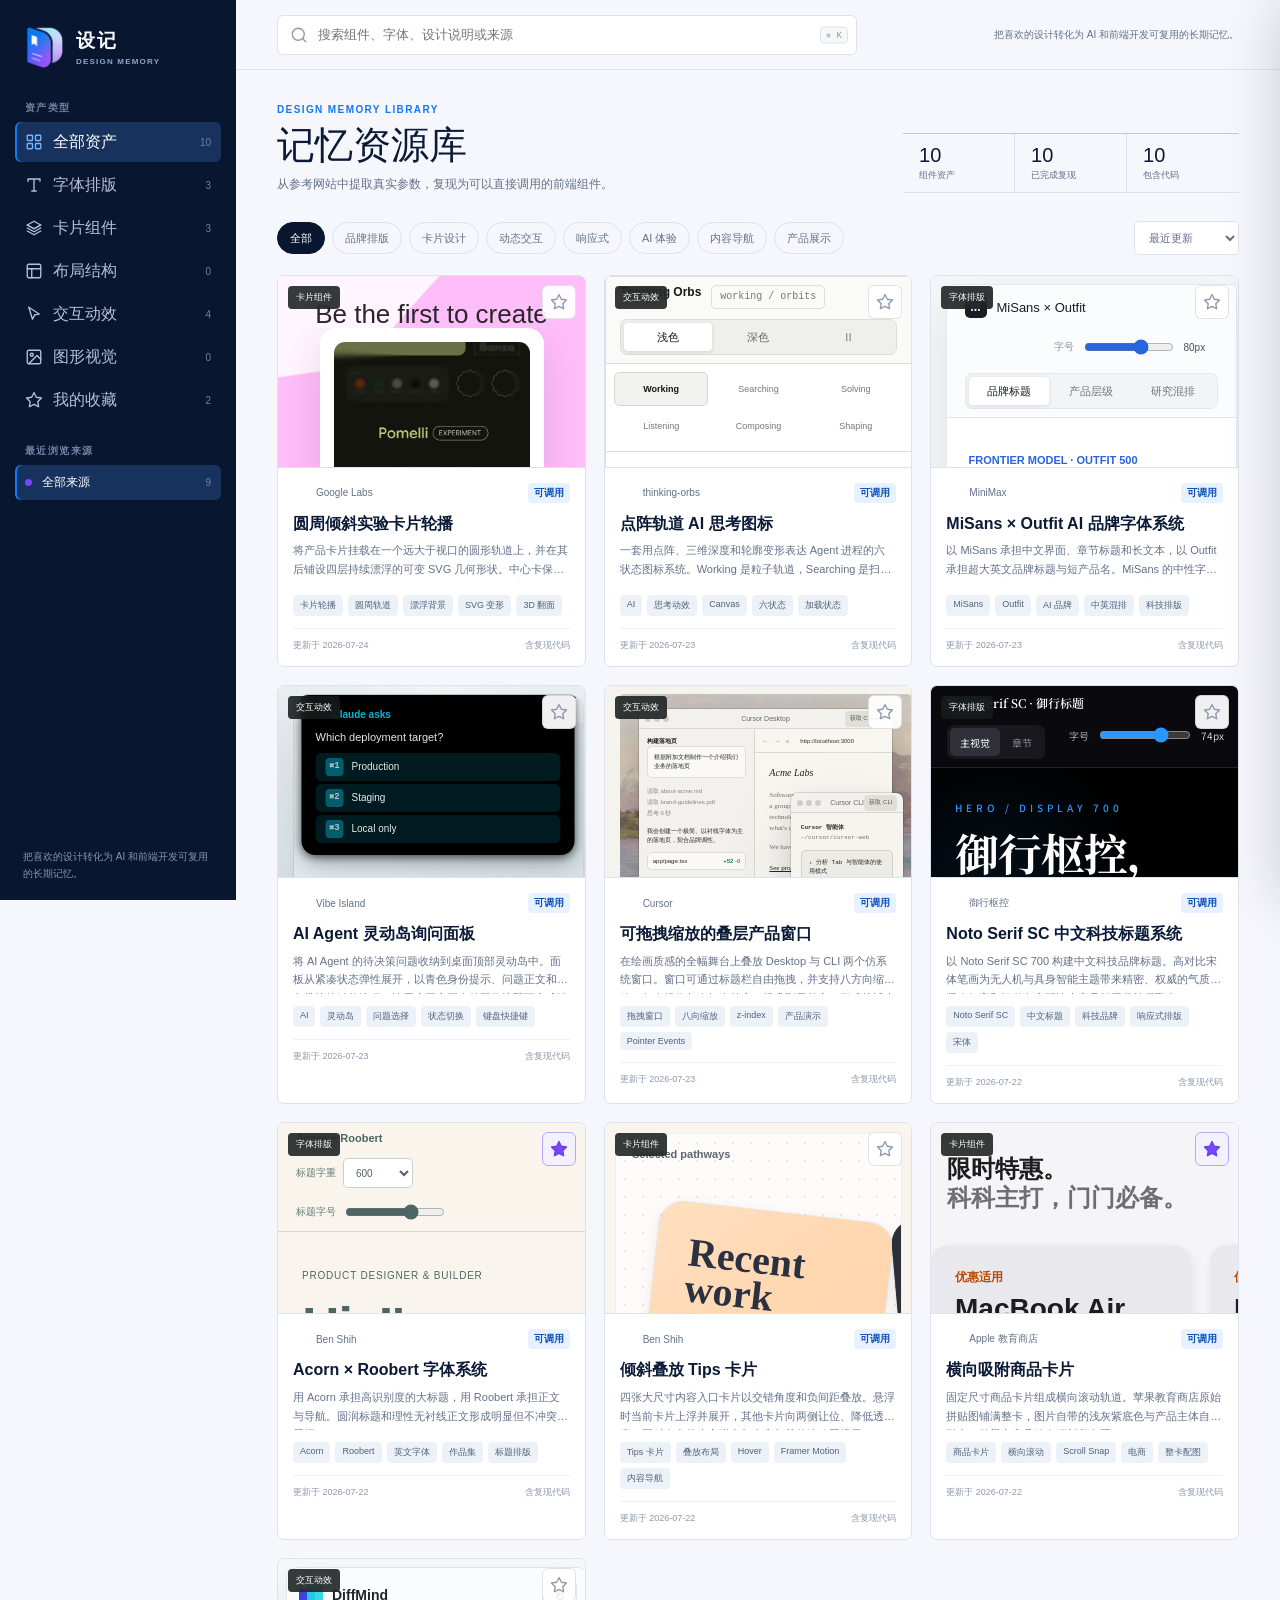
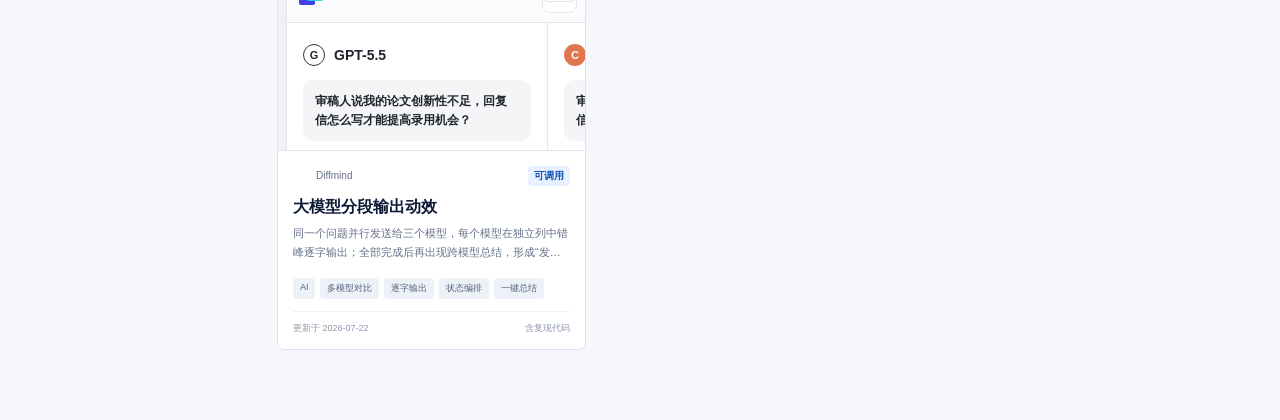
==== index.html @ c1ecf6b6 "chore: record current design memory version" ====
<!doctype html>
<html lang="zh-CN">
<head>
  <meta charset="UTF-8">
  <meta name="viewport" content="width=device-width, initial-scale=1.0">
  <meta name="description" content="把喜欢的设计转化为 AI 和前端开发可复用的长期记忆。">
  <title>设记 Design Memory · 设计资源库</title>
  <link rel="icon" type="image/png" href="./assets/brand/sheji-design-memory-symbol.png">
  <link rel="stylesheet" href="./styles.css?v=misans-outfit-v1">
</head>
<body>
  <svg width="0" height="0" aria-hidden="true" class="icon-sprite">
    <symbol id="i-grid" viewBox="0 0 24 24"><rect width="7" height="7" x="3" y="3" rx="1"/><rect width="7" height="7" x="14" y="3" rx="1"/><rect width="7" height="7" x="14" y="14" rx="1"/><rect width="7" height="7" x="3" y="14" rx="1"/></symbol>
    <symbol id="i-type" viewBox="0 0 24 24"><path d="M4 7V4h16v3M9 20h6M12 4v16"/></symbol>
    <symbol id="i-box" viewBox="0 0 24 24"><path d="m21 8-9-5-9 5 9 5 9-5Z"/><path d="m3 8 9 5 9-5M3 12l9 5 9-5M3 16l9 5 9-5"/></symbol>
    <symbol id="i-layout" viewBox="0 0 24 24"><rect width="18" height="18" x="3" y="3" rx="2"/><path d="M3 9h18M9 21V9"/></symbol>
    <symbol id="i-mouse" viewBox="0 0 24 24"><path d="m5 3 14 9-6 1-3 6-5-16Z"/></symbol>
    <symbol id="i-image" viewBox="0 0 24 24"><rect width="18" height="18" x="3" y="3" rx="2"/><circle cx="9" cy="9" r="2"/><path d="m21 15-5-5L5 21"/></symbol>
    <symbol id="i-search" viewBox="0 0 24 24"><circle cx="11" cy="11" r="8"/><path d="m21 21-4.3-4.3"/></symbol>
    <symbol id="i-star" viewBox="0 0 24 24"><path d="m12 2 3.1 6.3 6.9 1-5 4.9 1.2 6.8-6.2-3.2L5.8 21 7 14.2 2 9.3l6.9-1L12 2Z"/></symbol>
    <symbol id="i-external" viewBox="0 0 24 24"><path d="M15 3h6v6M10 14 21 3M18 13v6a2 2 0 0 1-2 2H5a2 2 0 0 1-2-2V8a2 2 0 0 1 2-2h6"/></symbol>
    <symbol id="i-x" viewBox="0 0 24 24"><path d="M18 6 6 18M6 6l12 12"/></symbol>
    <symbol id="i-copy" viewBox="0 0 24 24"><rect width="14" height="14" x="8" y="8" rx="2"/><path d="M16 8V6a2 2 0 0 0-2-2H6a2 2 0 0 0-2 2v8a2 2 0 0 0 2 2h2"/></symbol>
    <symbol id="i-check" viewBox="0 0 24 24"><path d="m20 6-11 11-5-5"/></symbol>
    <symbol id="i-code" viewBox="0 0 24 24"><path d="m8 9-3 3 3 3M16 9l3 3-3 3M14 5l-4 14"/></symbol>
    <symbol id="i-eye" viewBox="0 0 24 24"><path d="M2 12s3.5-7 10-7 10 7 10 7-3.5 7-10 7S2 12 2 12Z"/><circle cx="12" cy="12" r="3"/></symbol>
    <symbol id="i-info" viewBox="0 0 24 24"><circle cx="12" cy="12" r="10"/><path d="M12 16v-4M12 8h.01"/></symbol>
    <symbol id="i-edit" viewBox="0 0 24 24"><path d="M12 20h9M16.5 3.5a2.1 2.1 0 0 1 3 3L8 18l-4 1 1-4Z"/></symbol>
  </svg>

  <div class="app-shell">
    <div class="mobile-brandbar">
      <img src="./assets/brand/sheji-design-memory-lockup.png" alt="设记 Design Memory">
    </div>
    <aside class="sidebar">
      <a class="brand" href="#" aria-label="设记 Design Memory 首页">
        <span class="brand-mark" aria-hidden="true">
          <img src="./assets/brand/sheji-design-memory-symbol.png" alt="">
        </span>
        <span class="brand-name"><strong>设记</strong><small>DESIGN MEMORY</small></span>
      </a>

      <p class="nav-label">资产类型</p>
      <nav id="typeNav" class="side-nav" aria-label="资产类型"></nav>

      <p class="nav-label source-label">最近浏览来源</p>
      <nav id="sourceNav" class="side-nav source-nav" aria-label="最近浏览来源"></nav>

      <div class="sidebar-foot">
        <p>把喜欢的设计转化为 AI 和前端开发可复用的长期记忆。</p>
      </div>
    </aside>

    <main class="main">
      <header class="topbar">
        <label class="search-field">
          <svg class="icon"><use href="#i-search"/></svg>
          <input id="searchInput" type="search" placeholder="搜索组件、字体、设计说明或来源" aria-label="搜索资源">
          <kbd>⌘ K</kbd>
        </label>
        <p class="topbar-tagline">把喜欢的设计转化为 AI 和前端开发可复用的长期记忆。</p>
      </header>

      <div class="workspace">
        <section class="page-heading">
          <div>
            <p class="eyebrow">DESIGN MEMORY LIBRARY</p>
            <h1 id="pageTitle">记忆资源库</h1>
            <p id="pageDescription">从参考网站中提取真实参数，复现为可以直接调用的前端组件。</p>
          </div>
          <div class="summary" id="summary"></div>
        </section>

        <section class="toolbar" aria-label="资源筛选">
          <div class="filter-chips" id="filterChips"></div>
          <select id="sortSelect" aria-label="排序方式">
            <option value="updated">最近更新</option>
            <option value="title">名称排序</option>
            <option value="source">来源排序</option>
          </select>
        </section>

        <section class="asset-grid" id="assetGrid" aria-live="polite"></section>
      </div>
    </main>
  </div>

  <div class="detail-overlay" id="detailOverlay"></div>
  <aside class="detail-panel" id="detailPanel" aria-label="组件详情" aria-hidden="true"></aside>

  <div class="toast" id="toast" role="status"></div>
  <script type="module" src="./app.js?v=google-labs-bg-8"></script>
</body>
</html>
---- styles.css ----
@font-face {
  font-family: "MiSans";
  src: url("https://filecdn.minimax.chat/public/MiSans-Normal.woff2") format("woff2");
  font-weight: 400;
  font-style: normal;
  font-display: swap;
}
@font-face {
  font-family: "MiSans";
  src: url("https://filecdn.minimax.chat/public/MiSans-Medium.woff2") format("woff2");
  font-weight: 500 900;
  font-style: normal;
  font-display: swap;
}
@font-face {
  font-family: "Outfit";
  src: url("https://filecdn.minimax.chat/public/09e926a9-f079-4d5f-82c9-1e17dd0ababc.ttf") format("truetype");
  font-weight: 400 900;
  font-style: normal;
  font-display: swap;
}

:root {
  --bg: #f5f7fc;
  --surface: #ffffff;
  --surface-muted: #edf1f8;
  --ink: #0b1a36;
  --muted: #647089;
  --faint: #8d98ad;
  --line: #dce3ef;
  --line-strong: #bdc9dc;
  --nav: #091630;
  --nav-hover: #142748;
  --brand-blue: #1677f2;
  --brand-violet: #7547ff;
  --brand-cyan: #9edfff;
  --green: var(--brand-blue);
  --green-dark: #0d52b9;
  --green-soft: #e8f1ff;
  --yellow: var(--brand-violet);
  --blue: #315fcb;
  --red: #9f4b47;
  --sidebar: 236px;
  --shadow: 0 16px 45px rgba(9, 22, 48, .13);
}

* { box-sizing: border-box; }
html { color-scheme: light; }
body {
  margin: 0;
  min-width: 320px;
  background: var(--bg);
  color: var(--ink);
  font-family: "MiSans", "PingFang SC", "PingFang HK", "Microsoft YaHei", Arial, sans-serif;
  -webkit-font-smoothing: antialiased;
}
button, input, textarea, select { font: inherit; }
button { color: inherit; }
a { color: inherit; }
:focus-visible { outline: 3px solid rgba(22,119,242,.24); outline-offset: 2px; }
.icon-sprite { position: absolute; }
.icon { width: 18px; height: 18px; flex: 0 0 auto; fill: none; stroke: currentColor; stroke-width: 1.8; stroke-linecap: round; stroke-linejoin: round; }

.app-shell { min-height: 100vh; }
.sidebar {
  position: fixed;
  inset: 0 auto 0 0;
  z-index: 20;
  width: var(--sidebar);
  padding: 24px 15px 18px;
  display: flex;
  flex-direction: column;
  overflow-y: auto;
  background: var(--nav);
  color: #f7f9ff;
}
.brand { display: flex; align-items: center; gap: 11px; min-height: 58px; padding: 0 8px 24px; color: inherit; text-decoration: none; }
.brand-mark { width: 42px; height: 46px; flex: 0 0 auto; overflow: hidden; }
.brand-mark img { display: block; width: 100%; height: 100%; object-fit: contain; }
.brand-name { min-width: 0; }
.brand strong { display: block; font-size: 19px; font-weight: 760; letter-spacing: 2px; }
.brand small { display: block; margin-top: 3px; color: #91a5ca; font-family: "Outfit", Arial, sans-serif; font-size: 8px; font-weight: 700; letter-spacing: 1.2px; }
.nav-label { margin: 7px 10px; color: #7183a5; font-size: 10px; font-weight: 750; letter-spacing: 1.4px; }
.source-label { margin-top: 24px; }
.side-nav { display: grid; gap: 3px; }
.nav-button {
  width: 100%; min-height: 40px; padding: 0 10px; border: 0; border-radius: 6px;
  background: transparent; color: #b5c0d8; display: flex; align-items: center; gap: 10px; cursor: pointer; text-align: left;
}
.nav-button:hover { background: var(--nav-hover); color: #fff; }
.nav-button.active { background: #17325d; color: #fff; box-shadow: inset 2px 0 0 var(--brand-blue); }
.nav-button.active .icon { color: #71b6ff; }
.nav-button .count { margin-left: auto; color: #7081a1; font-size: 10px; font-variant-numeric: tabular-nums; }
.source-nav .nav-button { min-height: 35px; font-size: 12px; }
.source-dot { width: 7px; height: 7px; flex: 0 0 auto; border-radius: 50%; background: #5f7194; }
.nav-button.active .source-dot { background: var(--yellow); }
.sidebar-foot { margin-top: auto; padding: 24px 8px 0; }
.sidebar-foot p { margin: 0; color: #8495b4; font-size: 10px; line-height: 1.65; }

.main { min-height: 100vh; margin-left: var(--sidebar); }
.topbar {
  position: sticky; top: 0; z-index: 15; min-height: 70px; padding: 14px clamp(20px,3.2vw,48px);
  border-bottom: 1px solid var(--line); background: rgba(245,247,252,.94); backdrop-filter: blur(14px);
  display: flex; align-items: center; gap: 16px;
}
.mobile-brandbar { display: none; }
.search-field { position: relative; width: min(580px, 100%); }
.search-field .icon { position: absolute; left: 13px; top: 50%; transform: translateY(-50%); color: var(--faint); }
.search-field input { width: 100%; height: 40px; padding: 0 48px 0 40px; border: 1px solid var(--line); border-radius: 6px; background: #fff; color: var(--ink); font-size: 13px; }
.search-field input:focus { outline: 0; border-color: #74aef9; box-shadow: 0 0 0 3px rgba(22,119,242,.1); }
.search-field kbd { position: absolute; right: 9px; top: 50%; transform: translateY(-50%); padding: 2px 5px; border: 1px solid var(--line); border-radius: 4px; background: #f7f8f8; color: var(--faint); font-size: 9px; }
.icon-button { width: 36px; height: 36px; padding: 0; border: 1px solid var(--line); border-radius: 6px; background: #fff; color: var(--muted); display: grid; place-items: center; cursor: pointer; }
.icon-button:hover { border-color: var(--line-strong); color: var(--ink); }
.topbar-tagline { max-width: 390px; margin: 0 0 0 auto; color: var(--muted); font-size: 10px; line-height: 1.5; text-align: right; }

.workspace { max-width: 1580px; margin: 0 auto; padding: 34px clamp(20px,3.2vw,48px) 70px; }
.page-heading { display: flex; align-items: flex-end; justify-content: space-between; gap: 30px; margin-bottom: 28px; }
.eyebrow { margin: 0 0 8px; color: var(--green); font-family: "Outfit", Arial, sans-serif; font-size: 10px; font-weight: 700; letter-spacing: 1.4px; }
.page-heading h1 { margin: 0; font-family: "MiSans", "PingFang SC", sans-serif; font-size: clamp(27px,3vw,39px); line-height: 1.15; font-weight: 500; letter-spacing: 0; }
.page-heading > div > p:last-child { margin: 9px 0 0; color: var(--muted); font-size: 12px; }
.summary { display: flex; align-items: center; flex: 0 0 auto; border-top: 1px solid var(--line-strong); border-bottom: 1px solid var(--line); }
.summary-item { min-width: 112px; padding: 10px 16px; border-right: 1px solid var(--line); }
.summary-item:last-child { border-right: 0; }
.summary-item strong { display: block; font-family: "Outfit", Arial, sans-serif; font-size: 20px; font-weight: 500; font-variant-numeric: tabular-nums; }
.summary-item span { display: block; margin-top: 2px; color: var(--muted); font-size: 9px; }
.toolbar { display: flex; align-items: center; gap: 12px; margin-bottom: 20px; }
.filter-chips { display: flex; gap: 7px; overflow-x: auto; scrollbar-width: none; }
.filter-chips::-webkit-scrollbar { display: none; }
.filter-chip { flex: 0 0 auto; min-height: 32px; padding: 0 12px; border: 1px solid var(--line); border-radius: 16px; background: transparent; color: var(--muted); font-size: 11px; cursor: pointer; }
.filter-chip:hover { border-color: var(--line-strong); color: var(--ink); }
.filter-chip.active { border-color: var(--nav); background: var(--nav); color: #fff; }
.toolbar select { margin-left: auto; height: 34px; padding: 0 29px 0 10px; border: 1px solid var(--line); border-radius: 5px; background: #fff; color: var(--muted); font-size: 11px; }

.asset-grid { display: grid; grid-template-columns: repeat(3,minmax(0,1fr)); gap: 18px; }
.asset-card { min-width: 0; border: 1px solid var(--line); border-radius: 7px; overflow: hidden; background: #fff; cursor: pointer; transition: transform .18s, border-color .18s, box-shadow .18s; }
.asset-card:hover { transform: translateY(-2px); border-color: #aebddb; box-shadow: 0 11px 30px rgba(20,40,78,.09); }
.asset-preview { position: relative; aspect-ratio: 16/10; overflow: hidden; border-bottom: 1px solid var(--line); background: #e9eef7; }
.asset-preview iframe { width: 100%; height: 100%; border: 0; pointer-events: none; background: #fff; }
.asset-preview .fallback-preview { position: absolute; inset: 0; display: grid; place-items: center; padding: 26px; background: #183660; color: #fff; }
.asset-preview .fallback-preview span { font-family: "MiSans", "PingFang SC", sans-serif; font-size: clamp(25px,3vw,42px); line-height: 1.15; font-weight: 500; text-align: center; }
.asset-badge { position: absolute; z-index: 2; left: 10px; top: 10px; padding: 5px 8px; border-radius: 4px; background: rgba(21,27,26,.86); color: #fff; font-family: "Outfit", "MiSans", sans-serif; font-size: 9px; backdrop-filter: blur(8px); }
.favorite-button { position: absolute; z-index: 2; right: 9px; top: 9px; width: 34px; height: 34px; padding: 0; border: 1px solid rgba(20,25,24,.12); border-radius: 6px; background: rgba(255,255,255,.94); color: var(--faint); display: grid; place-items: center; cursor: pointer; }
.favorite-button.active { color: #6840e8; border-color: #b7a7f8; background: #f3f0ff; }
.favorite-button.active .icon { fill: var(--yellow); }
.asset-body { padding: 15px 15px 14px; }
.source-row { display: flex; align-items: center; gap: 7px; color: var(--muted); font-size: 10px; }
.source-row .favicon { width: 16px; height: 16px; border-radius: 3px; object-fit: contain; }
.source-row .status { margin-left: auto; padding: 3px 6px; border-radius: 4px; background: var(--green-soft); color: var(--green-dark); font-family: "Outfit", "MiSans", sans-serif; font-weight: 700; }
.source-row .status.pending { background: #f2eee2; color: #7a642d; }
.asset-card h2 { margin: 10px 0 7px; font-size: 16px; line-height: 1.35; letter-spacing: 0; }
.asset-card .description { min-height: 42px; margin: 0; color: var(--muted); font-size: 11px; line-height: 1.7; display: -webkit-box; -webkit-line-clamp: 2; -webkit-box-orient: vertical; overflow: hidden; }
.tag-list { display: flex; flex-wrap: wrap; gap: 5px; margin-top: 12px; }
.tag { padding: 4px 7px; border-radius: 4px; background: var(--surface-muted); color: #52617c; font-size: 9px; }
.asset-meta { display: flex; justify-content: space-between; gap: 8px; margin-top: 12px; padding-top: 10px; border-top: 1px solid #edf1f7; color: var(--faint); font-size: 9px; }
.empty-state { grid-column: 1/-1; padding: 72px 20px; border: 1px dashed var(--line-strong); text-align: center; }
.empty-state .icon { width: 38px; height: 38px; color: var(--faint); }
.empty-state h2 { margin: 12px 0 5px; font-size: 15px; }
.empty-state p { margin: 0; color: var(--muted); font-size: 11px; }

.detail-overlay { position: fixed; inset: 0; z-index: 40; background: rgba(7,18,42,.52); opacity: 0; pointer-events: none; transition: opacity .2s; }
.detail-overlay.open { opacity: 1; pointer-events: auto; }
.detail-panel { position: fixed; z-index: 50; inset: 0 0 0 auto; width: min(980px,calc(100% - 40px)); background: #fff; box-shadow: -18px 0 55px rgba(7,18,42,.2); transform: translateX(102%); transition: transform .24s ease; overflow-y: auto; }
.detail-panel.open { transform: translateX(0); }
.detail-header { position: sticky; top: 0; z-index: 5; min-height: 64px; padding: 12px 22px; border-bottom: 1px solid var(--line); background: rgba(255,255,255,.96); backdrop-filter: blur(12px); display: flex; align-items: center; gap: 12px; }
.detail-header .source-link { min-width: 0; color: var(--muted); font-size: 10px; text-decoration: none; display: flex; align-items: center; gap: 6px; }
.detail-header .source-link span { overflow: hidden; text-overflow: ellipsis; white-space: nowrap; }
.detail-header .icon-button { margin-left: auto; }
.detail-content { padding: 28px clamp(22px,4vw,44px) 60px; }
.detail-title-row { display: flex; align-items: flex-start; justify-content: space-between; gap: 22px; }
.detail-type { margin: 0 0 8px; color: var(--green); font-family: "Outfit", "MiSans", sans-serif; font-size: 10px; font-weight: 700; letter-spacing: 1.2px; }
.detail-title-row h2 { margin: 0; font-family: "MiSans", "PingFang SC", sans-serif; font-size: clamp(27px,4vw,40px); line-height: 1.15; letter-spacing: 0; font-weight: 500; }
.detail-lead { max-width: 760px; margin: 10px 0 0; color: var(--muted); font-size: 13px; line-height: 1.75; }
.detail-status { flex: 0 0 auto; padding: 6px 9px; border-radius: 4px; background: var(--green-soft); color: var(--green-dark); font-family: "Outfit", "MiSans", sans-serif; font-size: 10px; font-weight: 700; }
.detail-status.pending { background: #f2eee2; color: #7a642d; }
.detail-section { margin-top: 34px; }
.section-heading { margin-bottom: 12px; display: flex; align-items: center; justify-content: space-between; gap: 18px; }
.section-heading h3 { margin: 0; font-family: "Outfit", "MiSans", sans-serif; font-size: 12px; letter-spacing: .6px; }
.section-heading p { margin: 0; color: var(--faint); font-size: 10px; }
.preview-frame { position: relative; min-height: 390px; border: 1px solid var(--line); border-radius: 6px; overflow: hidden; background: #eef2f8; }
.preview-frame iframe { width: 100%; height: 520px; border: 0; background: #fff; }
.viewport-toggle { display: flex; gap: 4px; }
.viewport-button { min-height: 30px; padding: 0 10px; border: 1px solid var(--line); border-radius: 5px; background: #fff; color: var(--muted); font-size: 10px; cursor: pointer; }
.viewport-button.active { border-color: var(--nav); background: var(--nav); color: #fff; }
.preview-frame.mobile iframe { display: block; width: 390px; max-width: 100%; margin: 0 auto; border-left: 1px solid var(--line); border-right: 1px solid var(--line); }
.detail-grid { display: grid; grid-template-columns: 1.15fr .85fr; gap: 34px; }
.prose-block h3, .token-block h3 { margin: 0 0 12px; font-family: "Outfit", "MiSans", sans-serif; font-size: 11px; letter-spacing: .8px; }
.prose-block p { margin: 0; color: #4e5d77; font-size: 12px; line-height: 1.85; white-space: pre-line; }
.token-table { width: 100%; border-collapse: collapse; font-size: 10px; }
.token-table th, .token-table td { padding: 9px 8px; border-bottom: 1px solid var(--line); text-align: left; vertical-align: top; }
.token-table th { width: 36%; color: var(--muted); font-weight: 600; }
.token-table td { font-family: ui-monospace, SFMono-Regular, Menlo, monospace; color: #273653; word-break: break-word; }
.evidence-list { margin: 0; padding: 0; list-style: none; border-top: 1px solid var(--line); }
.evidence-list li { display: grid; grid-template-columns: 132px 1fr; gap: 16px; padding: 10px 0; border-bottom: 1px solid var(--line); color: #4e5b73; font-size: 11px; line-height: 1.6; }
.evidence-list strong { color: var(--muted); font-size: 10px; }
.reference-image { margin: 0; border: 1px solid var(--line); border-radius: 6px; overflow: hidden; background: #f5f6f7; }
.reference-image img { display: block; width: 100%; height: auto; }
.code-workbench { border: 1px solid var(--line); border-radius: 6px; overflow: hidden; background: #0b1731; }
.code-toolbar { min-height: 48px; padding: 0 10px; border-bottom: 1px solid #263a5d; display: flex; align-items: center; gap: 5px; }
.code-tab { min-height: 30px; padding: 0 10px; border: 0; border-radius: 4px; background: transparent; color: #8394b4; font-family: "Outfit", "MiSans", sans-serif; font-size: 10px; font-weight: 700; cursor: pointer; }
.code-tab.active { background: #1d3358; color: #fff; }
.copy-button { margin-left: auto; min-height: 30px; padding: 0 10px; border: 1px solid #344d75; border-radius: 4px; background: transparent; color: #a9b8d3; display: flex; align-items: center; gap: 6px; font-size: 10px; cursor: pointer; }
.copy-button:hover { color: #fff; border-color: #6884ad; }
.code-workbench pre { min-height: 260px; max-height: 470px; margin: 0; padding: 19px; overflow: auto; color: #dce6f8; font: 11px/1.7 ui-monospace, SFMono-Regular, Menlo, Monaco, Consolas, monospace; tab-size: 2; white-space: pre; }
.pending-preview { min-height: 360px; display: grid; place-items: center; padding: 36px; text-align: center; }
.pending-preview .icon { width: 38px; height: 38px; color: var(--faint); }
.pending-preview h3 { margin: 12px 0 7px; font-size: 15px; }
.pending-preview p { max-width: 470px; margin: 0; color: var(--muted); font-size: 11px; line-height: 1.7; }

.toast { position: fixed; z-index: 90; left: calc(var(--sidebar) + (100vw - var(--sidebar))/2); bottom: 24px; padding: 10px 14px; border-radius: 6px; background: var(--nav); color: #fff; font-size: 11px; box-shadow: var(--shadow); opacity: 0; pointer-events: none; transform: translate(-50%,18px); transition: opacity .2s, transform .2s; }
.toast.show { opacity: 1; transform: translate(-50%,0); }

@media (max-width: 1180px) {
  .asset-grid { grid-template-columns: repeat(2,minmax(0,1fr)); }
  .page-heading { align-items: flex-start; }
  .summary { flex-wrap: wrap; max-width: 280px; }
  .summary-item { min-width: 50%; }
}
@media (max-width: 820px) {
  :root { --sidebar: 0px; }
  .mobile-brandbar { height: 74px; padding: 11px 15px; display: flex; align-items: center; background: var(--bg); }
  .mobile-brandbar img { display: block; width: 178px; height: 48px; object-fit: contain; object-position: left center; }
  .sidebar { position: static; width: 100%; height: auto; padding: 0; display: block; overflow: visible; }
  .brand, .nav-label, .source-nav, .sidebar-foot { display: none; }
  .side-nav { display: flex; overflow-x: auto; padding: 8px 13px; scrollbar-width: none; }
  .side-nav::-webkit-scrollbar { display: none; }
  .nav-button { width: auto; min-width: max-content; min-height: 36px; }
  .nav-button .count { display: none; }
  .main { margin-left: 0; }
  .topbar { min-height: 0; padding: 11px 15px; flex-wrap: wrap; }
  .topbar-tagline { display: none; }
  .search-field { width: 100%; }
  .workspace { padding: 24px 15px 50px; }
  .page-heading { display: block; }
  .summary { max-width: none; margin-top: 22px; flex-wrap: nowrap; overflow-x: auto; }
  .summary-item { min-width: 112px; }
  .asset-grid { grid-template-columns: 1fr; }
  .detail-panel { width: 100%; }
  .detail-grid { grid-template-columns: 1fr; gap: 28px; }
  .evidence-list li { grid-template-columns: 100px 1fr; }
  .toast { left: 50%; }
}
@media (max-width: 480px) {
  .page-heading h1 { font-size: 27px; }
  .toolbar { align-items: flex-start; flex-wrap: wrap; }
  .toolbar select { margin-left: 0; }
  .detail-header { padding: 10px 14px; }
  .detail-content { padding: 23px 16px 48px; }
  .detail-title-row { display: block; }
  .detail-status { display: inline-block; margin-top: 12px; }
  .section-heading { align-items: flex-start; flex-direction: column; gap: 8px; }
  .preview-frame { min-height: 330px; }
  .preview-frame iframe { height: 470px; }
  .code-workbench pre { font-size: 10px; }
  .evidence-list li { grid-template-columns: 1fr; gap: 4px; }
}
@media (prefers-reduced-motion: reduce) {
  *, *::before, *::after { scroll-behavior: auto !important; transition-duration: .01ms !important; }
}
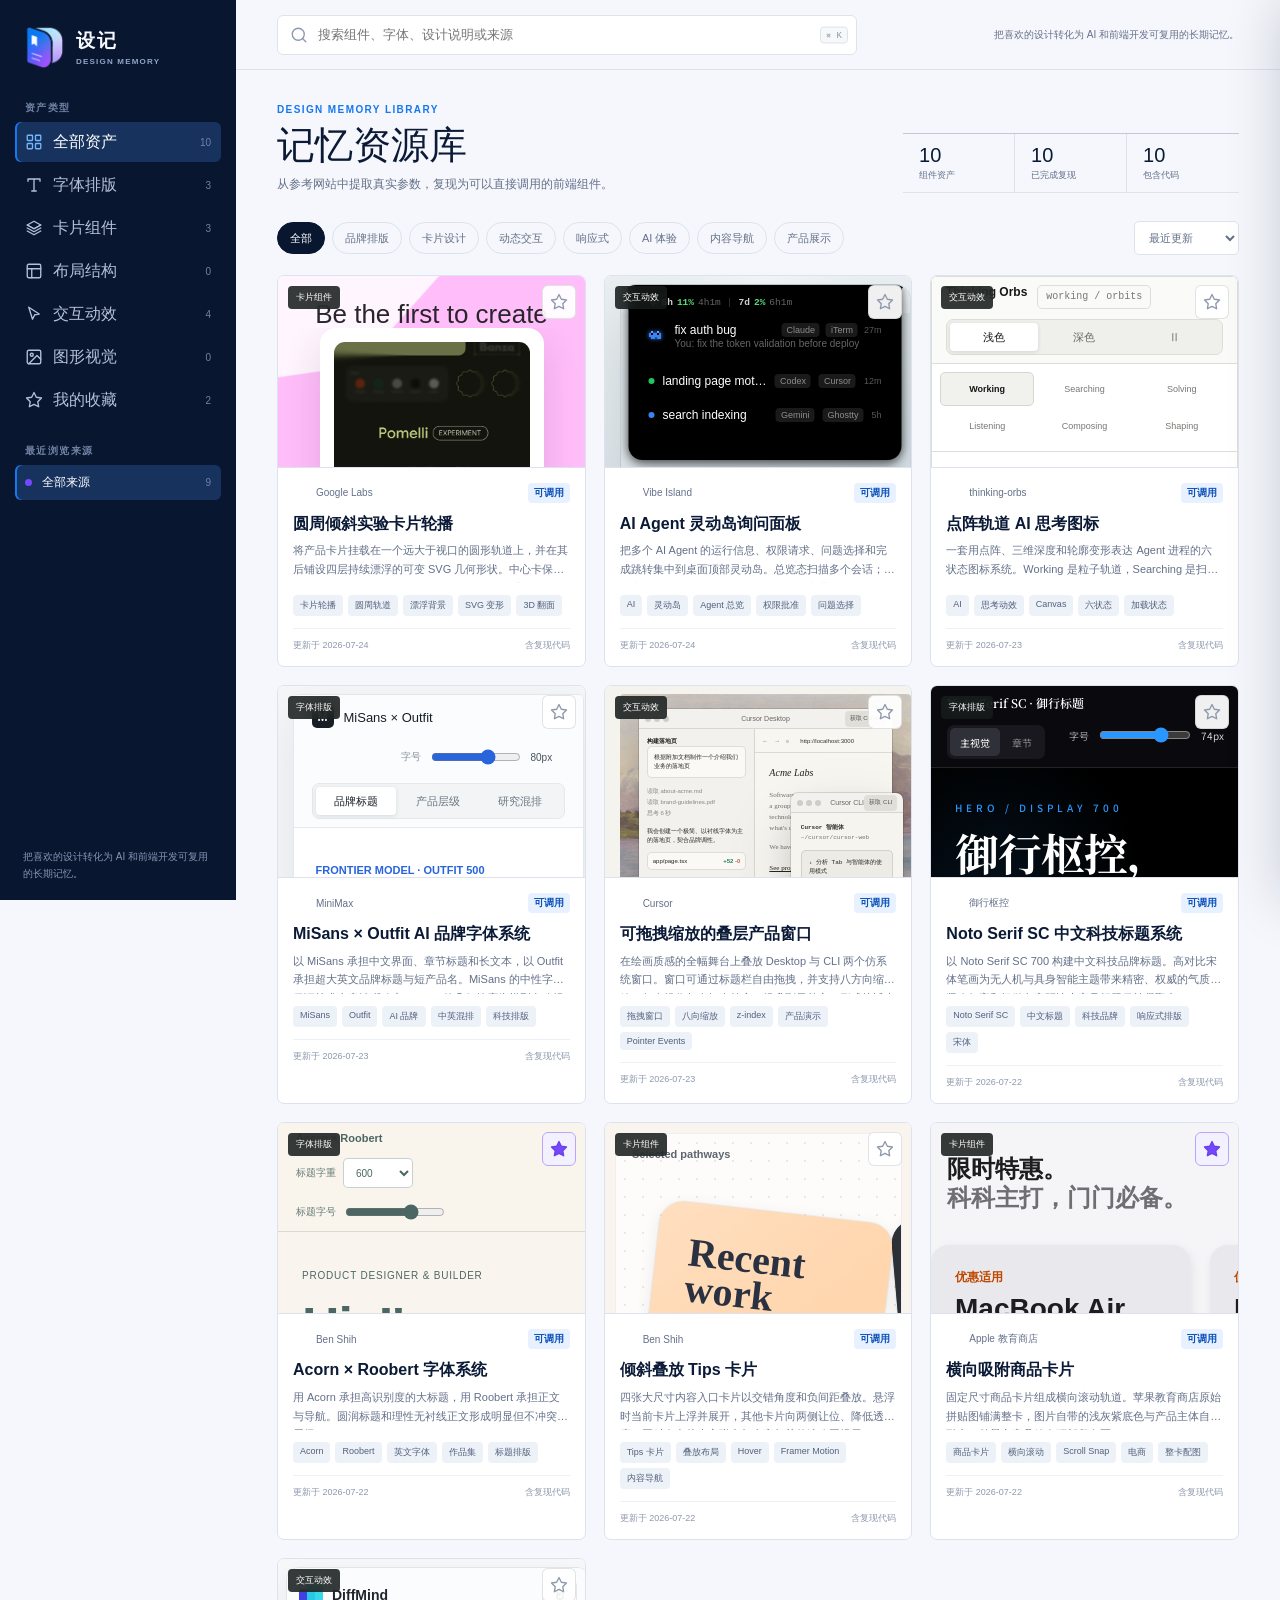
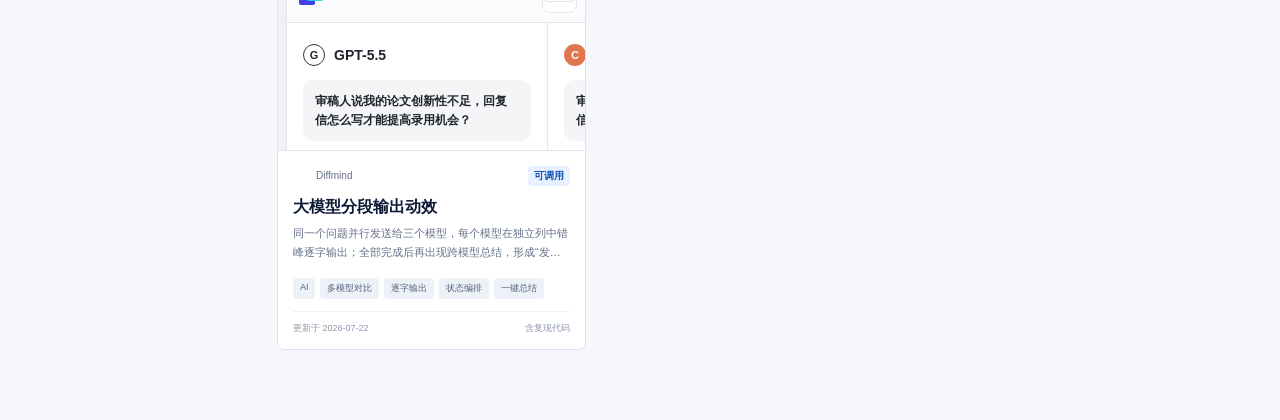
==== commit dbc3a7ad: "feat: add four Vibe Island agent states" ====
--- a/index.html
+++ b/index.html
@@ -89,6 +89,6 @@
   <aside class="detail-panel" id="detailPanel" aria-label="组件详情" aria-hidden="true"></aside>
 
   <div class="toast" id="toast" role="status"></div>
-  <script type="module" src="./app.js?v=google-labs-bg-8"></script>
+  <script type="module" src="./app.js?v=vibe-four-states-1"></script>
 </body>
 </html>
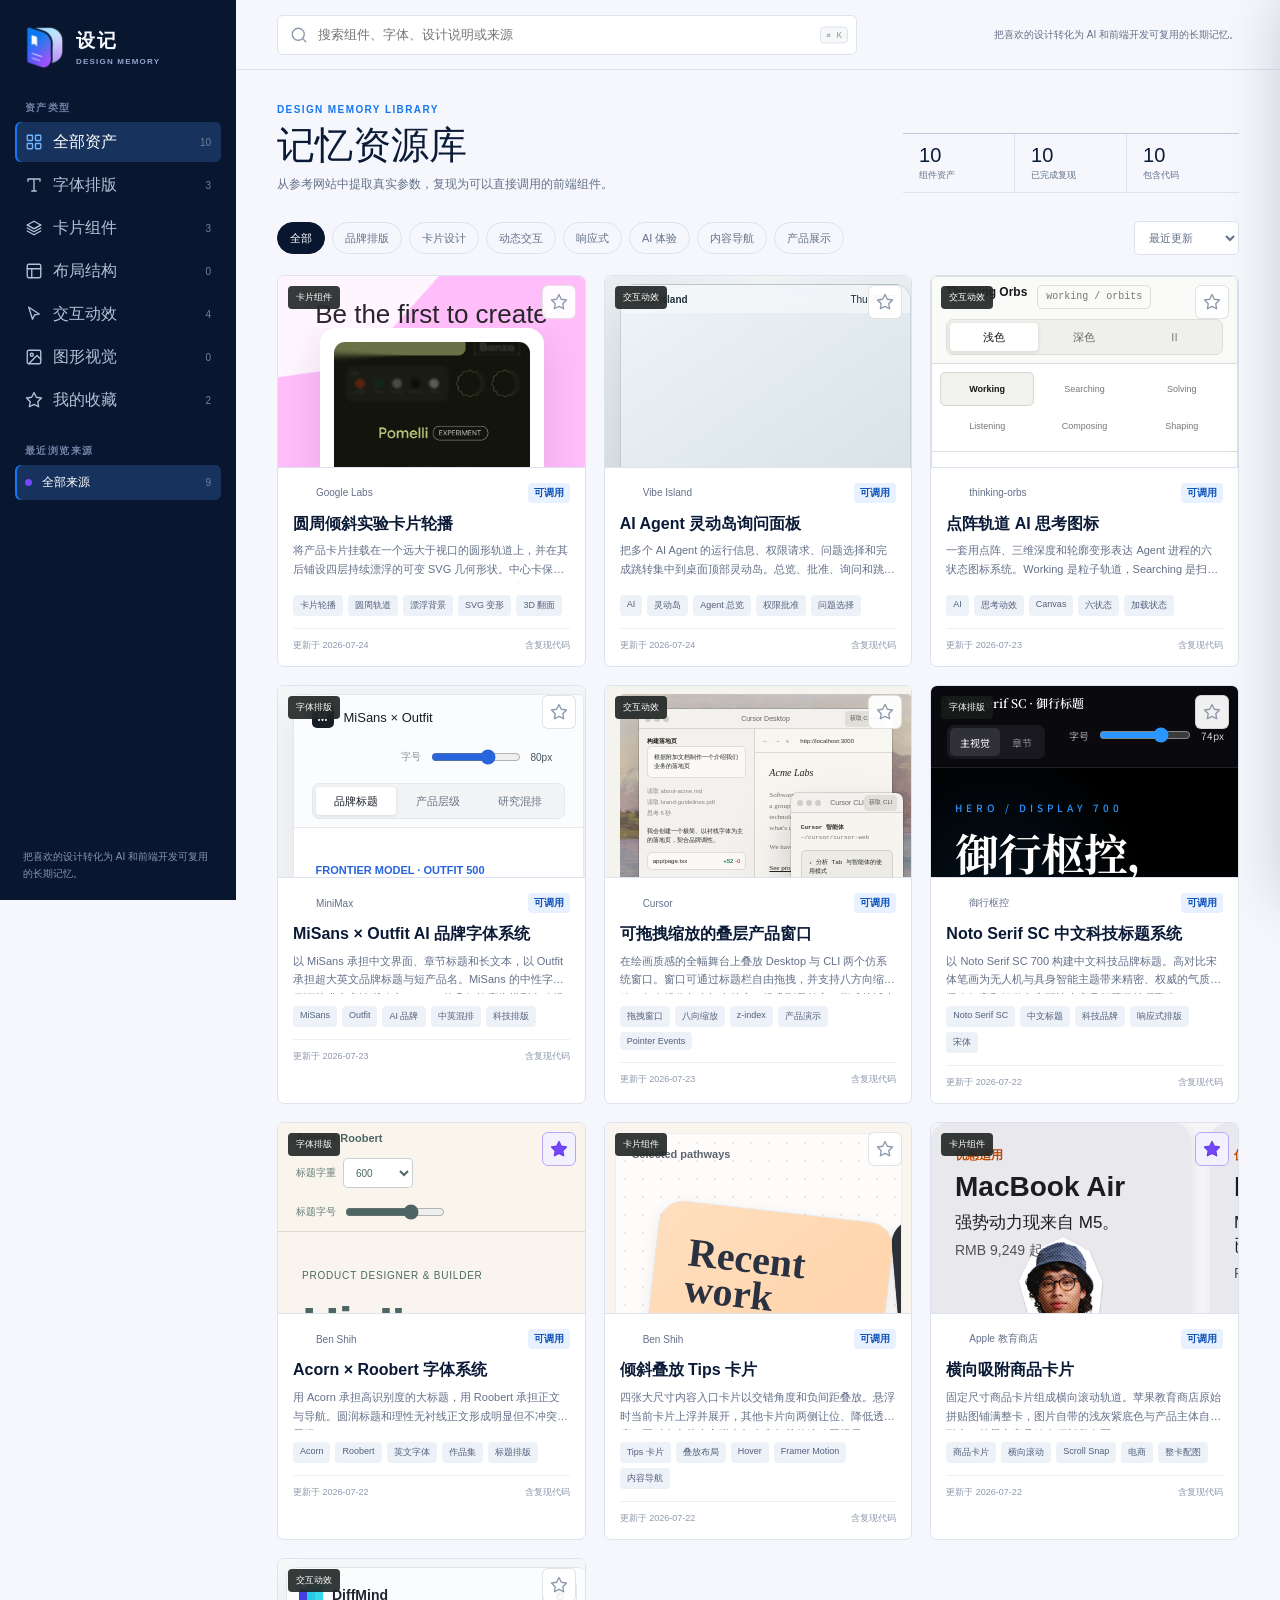
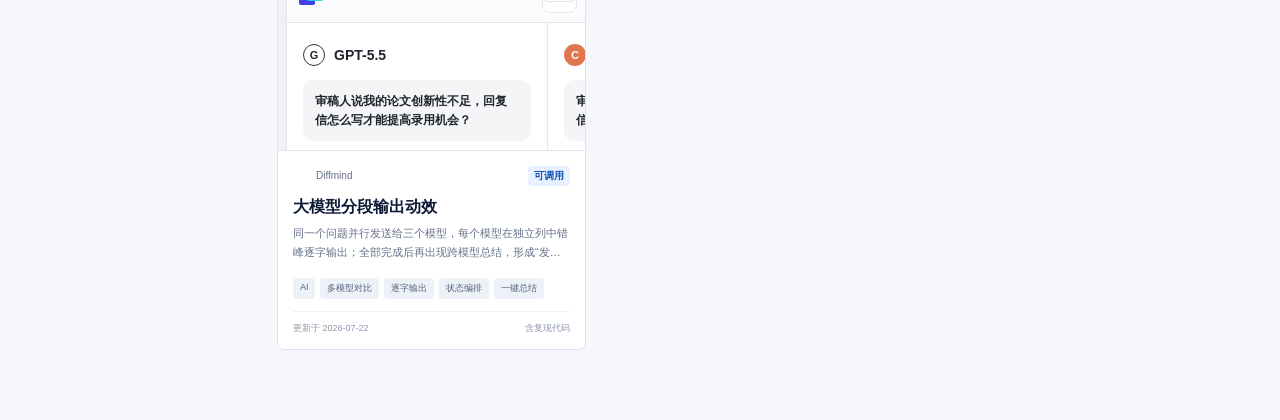
==== commit 19768829: "feat: add collapsed variants for agent island states" ====
--- a/index.html
+++ b/index.html
@@ -89,6 +89,6 @@
   <aside class="detail-panel" id="detailPanel" aria-label="组件详情" aria-hidden="true"></aside>
 
   <div class="toast" id="toast" role="status"></div>
-  <script type="module" src="./app.js?v=vibe-four-states-1"></script>
+  <script type="module" src="./app.js?v=vibe-eight-variants-1"></script>
 </body>
 </html>
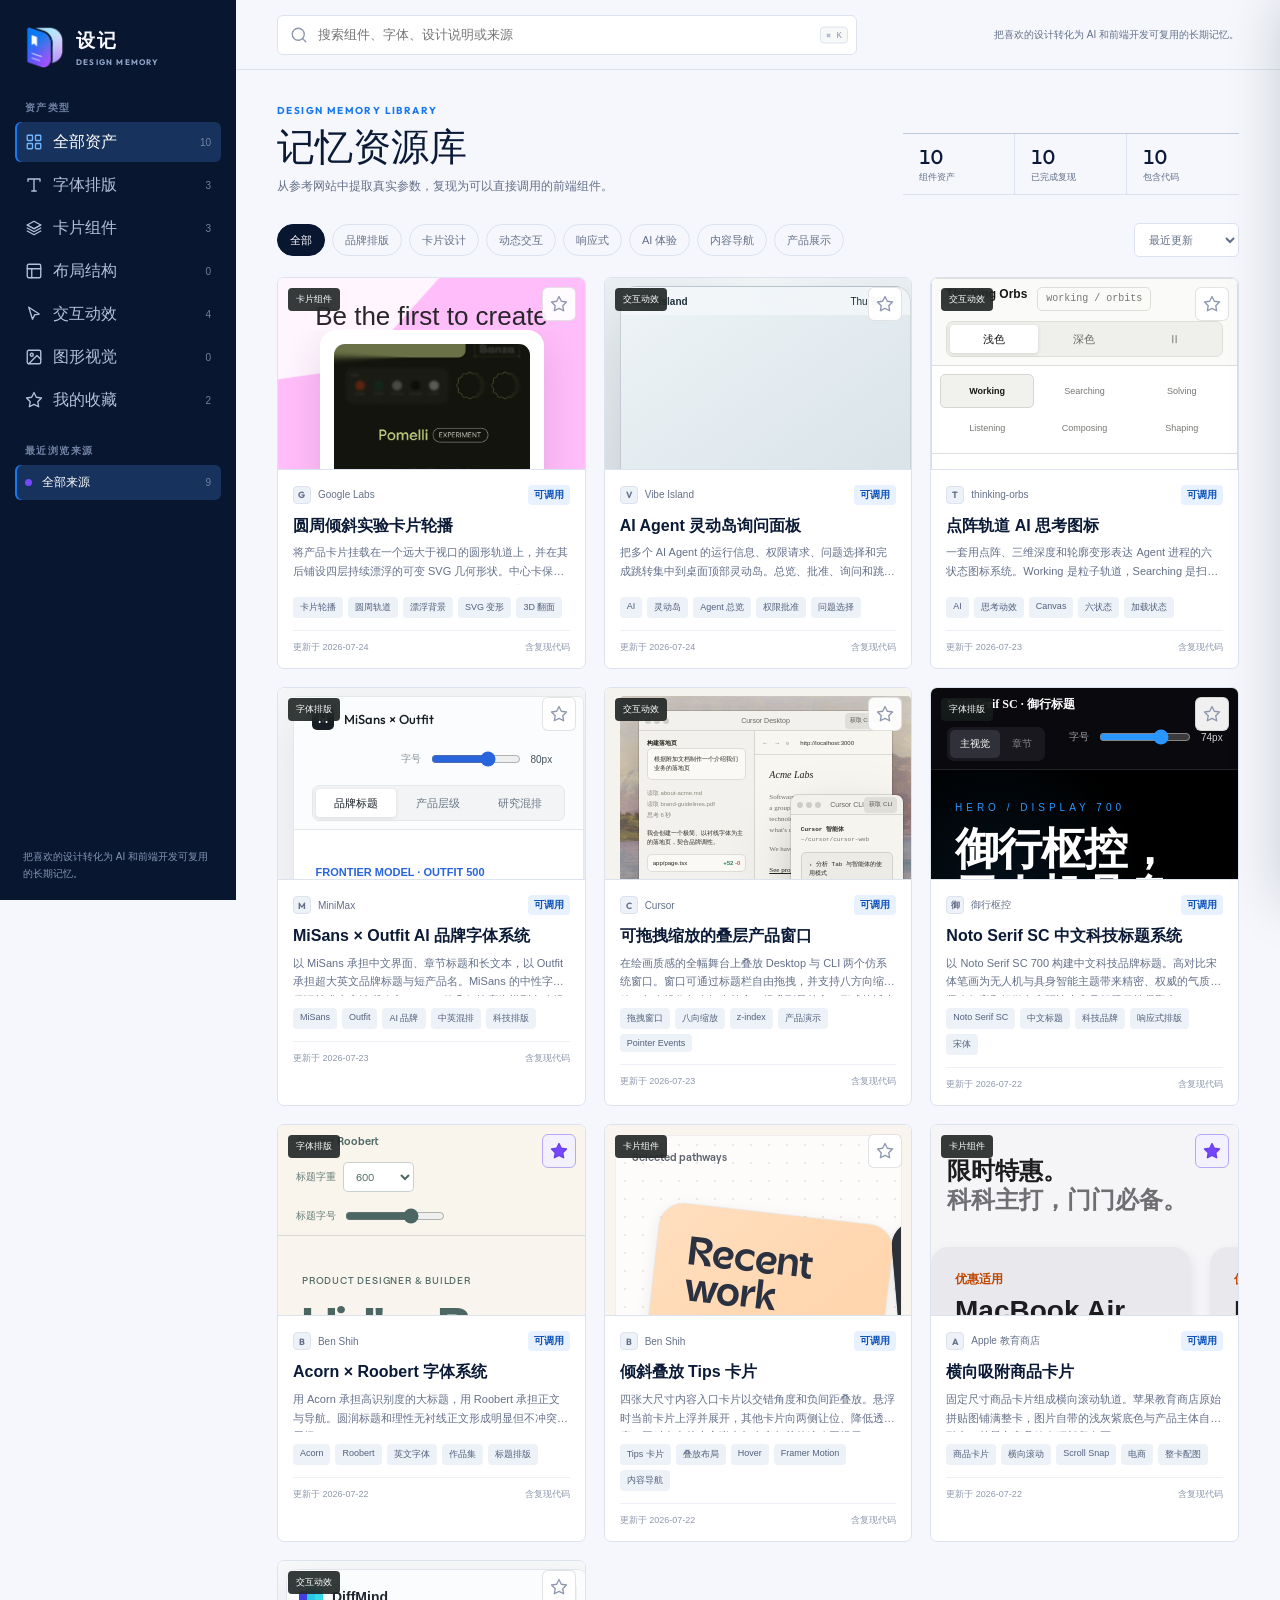
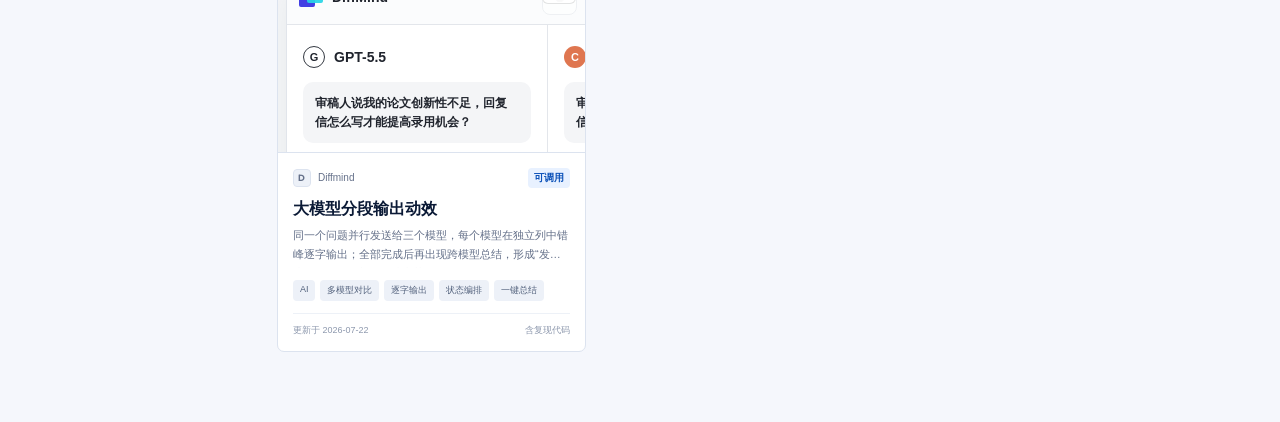
==== commit a3b9e9a1: "feat: add complete offline package and agent guide" ====
--- a/index.html
+++ b/index.html
@@ -89,6 +89,7 @@
   <aside class="detail-panel" id="detailPanel" aria-label="组件详情" aria-hidden="true"></aside>
 
   <div class="toast" id="toast" role="status"></div>
-  <script type="module" src="./app.js?v=vibe-eight-variants-1"></script>
+  <script src="./data/resources.js?v=offline-1"></script>
+  <script src="./app.js?v=offline-1"></script>
 </body>
 </html>
--- a/styles.css
+++ b/styles.css
@@ -1,20 +1,27 @@
 @font-face {
   font-family: "MiSans";
-  src: url("https://filecdn.minimax.chat/public/MiSans-Normal.woff2") format("woff2");
+  src: url("./assets/fonts/misans/MiSans-Normal.woff2") format("woff2");
   font-weight: 400;
   font-style: normal;
   font-display: swap;
 }
 @font-face {
   font-family: "MiSans";
-  src: url("https://filecdn.minimax.chat/public/MiSans-Medium.woff2") format("woff2");
-  font-weight: 500 900;
+  src: url("./assets/fonts/misans/MiSans-Medium.woff2") format("woff2");
+  font-weight: 500;
+  font-style: normal;
+  font-display: swap;
+}
+@font-face {
+  font-family: "MiSans";
+  src: url("./assets/fonts/misans/MiSans-Semibold.woff2") format("woff2");
+  font-weight: 600 900;
   font-style: normal;
   font-display: swap;
 }
 @font-face {
   font-family: "Outfit";
-  src: url("https://filecdn.minimax.chat/public/09e926a9-f079-4d5f-82c9-1e17dd0ababc.ttf") format("truetype");
+  src: url("./assets/fonts/misans/Outfit.ttf") format("truetype");
   font-weight: 400 900;
   font-style: normal;
   font-display: swap;
@@ -146,6 +153,7 @@
 .source-row { display: flex; align-items: center; gap: 7px; color: var(--muted); font-size: 10px; }
 .source-row .favicon { width: 16px; height: 16px; border-radius: 3px; object-fit: contain; }
 .source-row .status { margin-left: auto; padding: 3px 6px; border-radius: 4px; background: var(--green-soft); color: var(--green-dark); font-family: "Outfit", "MiSans", sans-serif; font-weight: 700; }
+.source-initial { width: 18px; height: 18px; flex: 0 0 auto; display: grid; place-items: center; border: 1px solid var(--line); border-radius: 4px; background: var(--surface-muted); color: var(--muted); font-family: "Outfit", "MiSans", sans-serif; font-size: 9px; font-weight: 700; text-transform: uppercase; }
 .source-row .status.pending { background: #f2eee2; color: #7a642d; }
 .asset-card h2 { margin: 10px 0 7px; font-size: 16px; line-height: 1.35; letter-spacing: 0; }
 .asset-card .description { min-height: 42px; margin: 0; color: var(--muted); font-size: 11px; line-height: 1.7; display: -webkit-box; -webkit-line-clamp: 2; -webkit-box-orient: vertical; overflow: hidden; }
